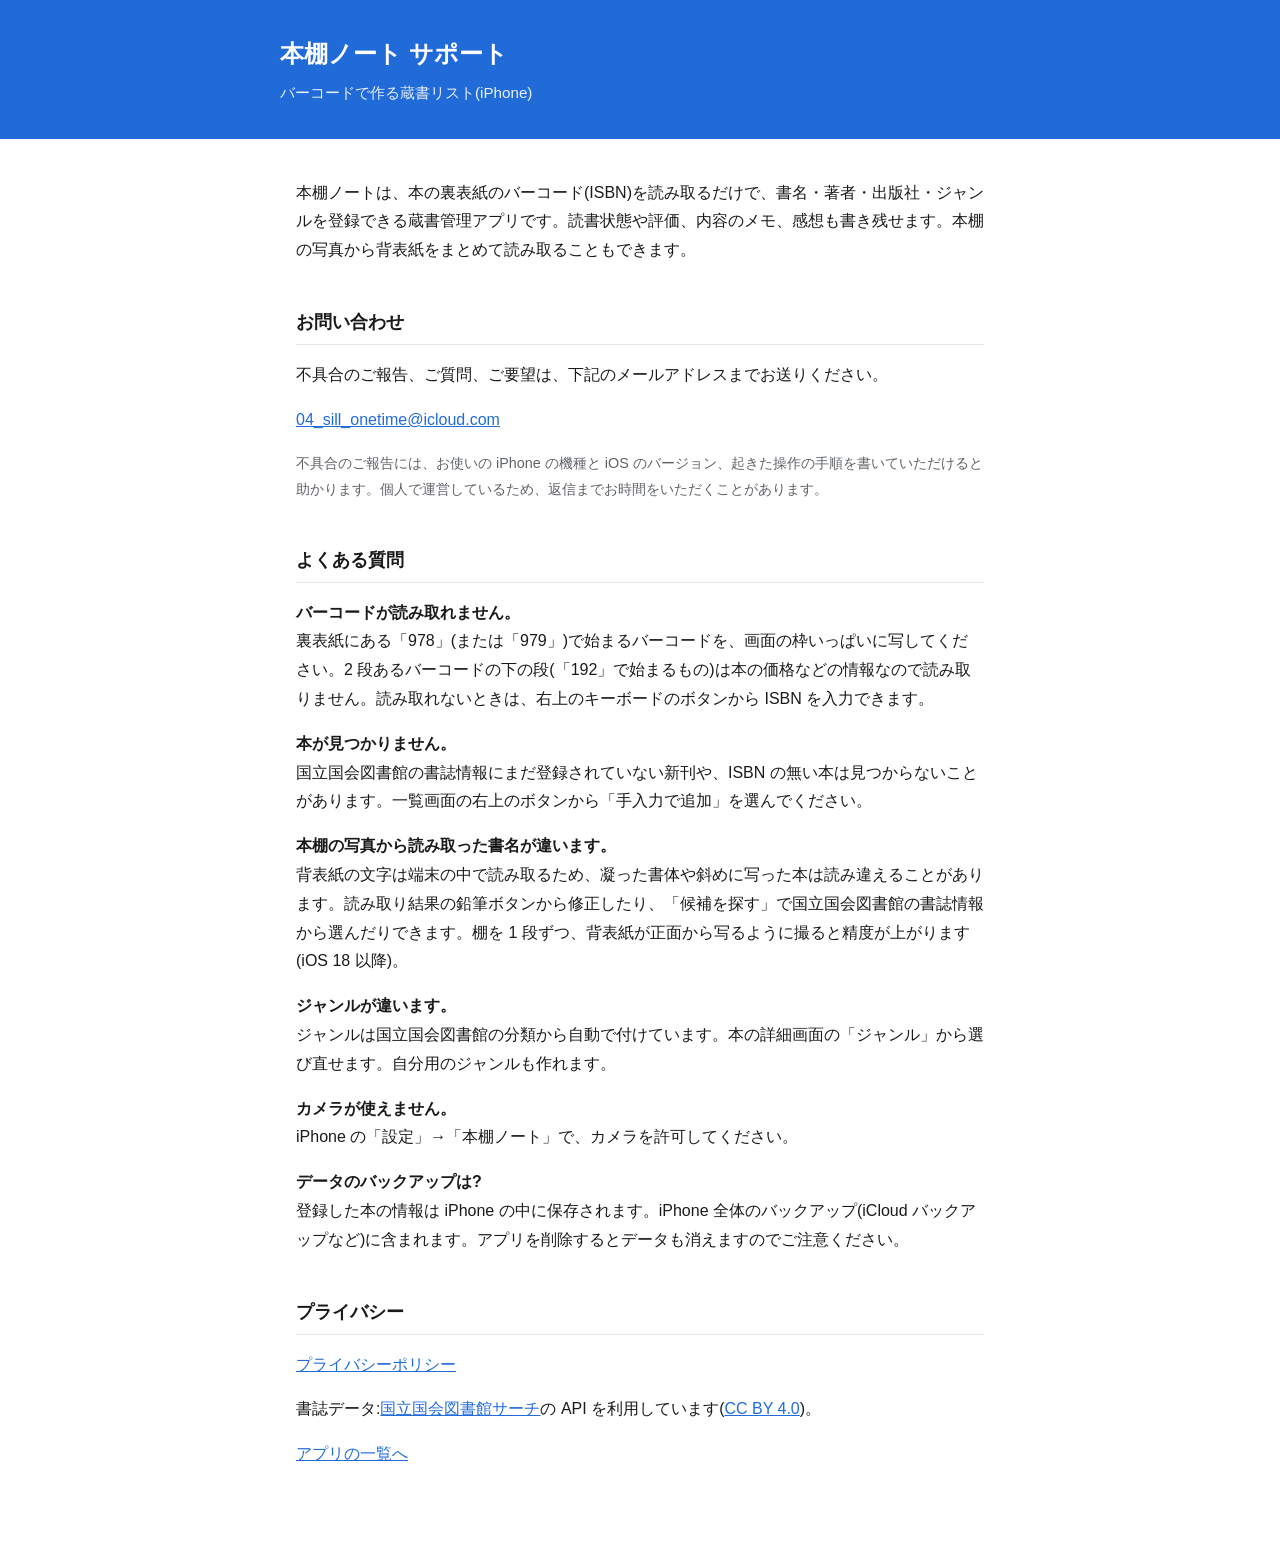
==== bookshelf/index.html @ 55f8b41a "本棚ノートのサポートページとプライバシーポリシーを追加 Co-Authored-By: Claude Opus 5.5 <noreply@anthropic.com>" ====
<!doctype html>
<html lang="ja">
<head>
<meta charset="utf-8">
<meta name="viewport" content="width=device-width, initial-scale=1">
<title>本棚ノート サポート</title>
<meta name="description" content="iPhone アプリ 本棚ノートのサポートページです。">
<link rel="stylesheet" href="/style.css">
</head>
<body>
<header><div class="inner">
  <h1>本棚ノート サポート</h1>
  <p>バーコードで作る蔵書リスト(iPhone)</p>
</div></header>
<main>
  <p>本棚ノートは、本の裏表紙のバーコード(ISBN)を読み取るだけで、書名・著者・出版社・ジャンルを登録できる蔵書管理アプリです。読書状態や評価、内容のメモ、感想も書き残せます。本棚の写真から背表紙をまとめて読み取ることもできます。</p>

  <h2>お問い合わせ</h2>
  <p>不具合のご報告、ご質問、ご要望は、下記のメールアドレスまでお送りください。</p>
  <p><a href="mailto:04_sill_onetime@icloud.com?subject=%E6%9C%AC%E6%A3%9A%E3%83%8E%E3%83%BC%E3%83%88%E3%81%AB%E3%81%A4%E3%81%84%E3%81%A6">04_sill_onetime@icloud.com</a></p>
  <p class="note">不具合のご報告には、お使いの iPhone の機種と iOS のバージョン、起きた操作の手順を書いていただけると助かります。個人で運営しているため、返信までお時間をいただくことがあります。</p>

  <h2>よくある質問</h2>
  <p><strong>バーコードが読み取れません。</strong><br>
  裏表紙にある「978」(または「979」)で始まるバーコードを、画面の枠いっぱいに写してください。2 段あるバーコードの下の段(「192」で始まるもの)は本の価格などの情報なので読み取りません。読み取れないときは、右上のキーボードのボタンから ISBN を入力できます。</p>
  <p><strong>本が見つかりません。</strong><br>
  国立国会図書館の書誌情報にまだ登録されていない新刊や、ISBN の無い本は見つからないことがあります。一覧画面の右上のボタンから「手入力で追加」を選んでください。</p>
  <p><strong>本棚の写真から読み取った書名が違います。</strong><br>
  背表紙の文字は端末の中で読み取るため、凝った書体や斜めに写った本は読み違えることがあります。読み取り結果の鉛筆ボタンから修正したり、「候補を探す」で国立国会図書館の書誌情報から選んだりできます。棚を 1 段ずつ、背表紙が正面から写るように撮ると精度が上がります(iOS 18 以降)。</p>
  <p><strong>ジャンルが違います。</strong><br>
  ジャンルは国立国会図書館の分類から自動で付けています。本の詳細画面の「ジャンル」から選び直せます。自分用のジャンルも作れます。</p>
  <p><strong>カメラが使えません。</strong><br>
  iPhone の「設定」→「本棚ノート」で、カメラを許可してください。</p>
  <p><strong>データのバックアップは?</strong><br>
  登録した本の情報は iPhone の中に保存されます。iPhone 全体のバックアップ(iCloud バックアップなど)に含まれます。アプリを削除するとデータも消えますのでご注意ください。</p>

  <h2>プライバシー</h2>
  <p><a href="/bookshelf/privacy.html">プライバシーポリシー</a></p>
  <p>書誌データ:<a href="https://ndlsearch.ndl.go.jp/">国立国会図書館サーチ</a>の API を利用しています(<a href="https://creativecommons.org/licenses/by/4.0/legalcode.ja">CC BY 4.0</a>)。</p>
  <p><a href="/">アプリの一覧へ</a></p>
</main>
</body>
</html>
---- style.css ----
:root {
  --brand: #216bd9;
  --text: #1a1a1a;
  --muted: #5f6368;
  --bg: #ffffff;
  --line: #e2e5ea;
}
* { box-sizing: border-box; }
body {
  margin: 0;
  background: var(--bg);
  color: var(--text);
  font-family: -apple-system, BlinkMacSystemFont, "Hiragino Sans", "Noto Sans JP", sans-serif;
  line-height: 1.8;
}
header { background: var(--brand); color: #fff; padding: 32px 16px; }
header .inner, main { max-width: 720px; margin: 0 auto; }
header h1 { margin: 0; font-size: 1.5rem; }
header p { margin: 4px 0 0; opacity: 0.9; font-size: 0.95rem; }
main { padding: 24px 16px 64px; }
h2 { font-size: 1.15rem; margin: 2.2em 0 0.6em; padding-bottom: 0.3em; border-bottom: 1px solid var(--line); }
a { color: var(--brand); }
ul { padding-left: 1.3em; }
.note { color: var(--muted); font-size: 0.9rem; }
nav { margin-top: 2.5em; padding-top: 1em; border-top: 1px solid var(--line); font-size: 0.95rem; }
nav a { margin-right: 1.2em; }
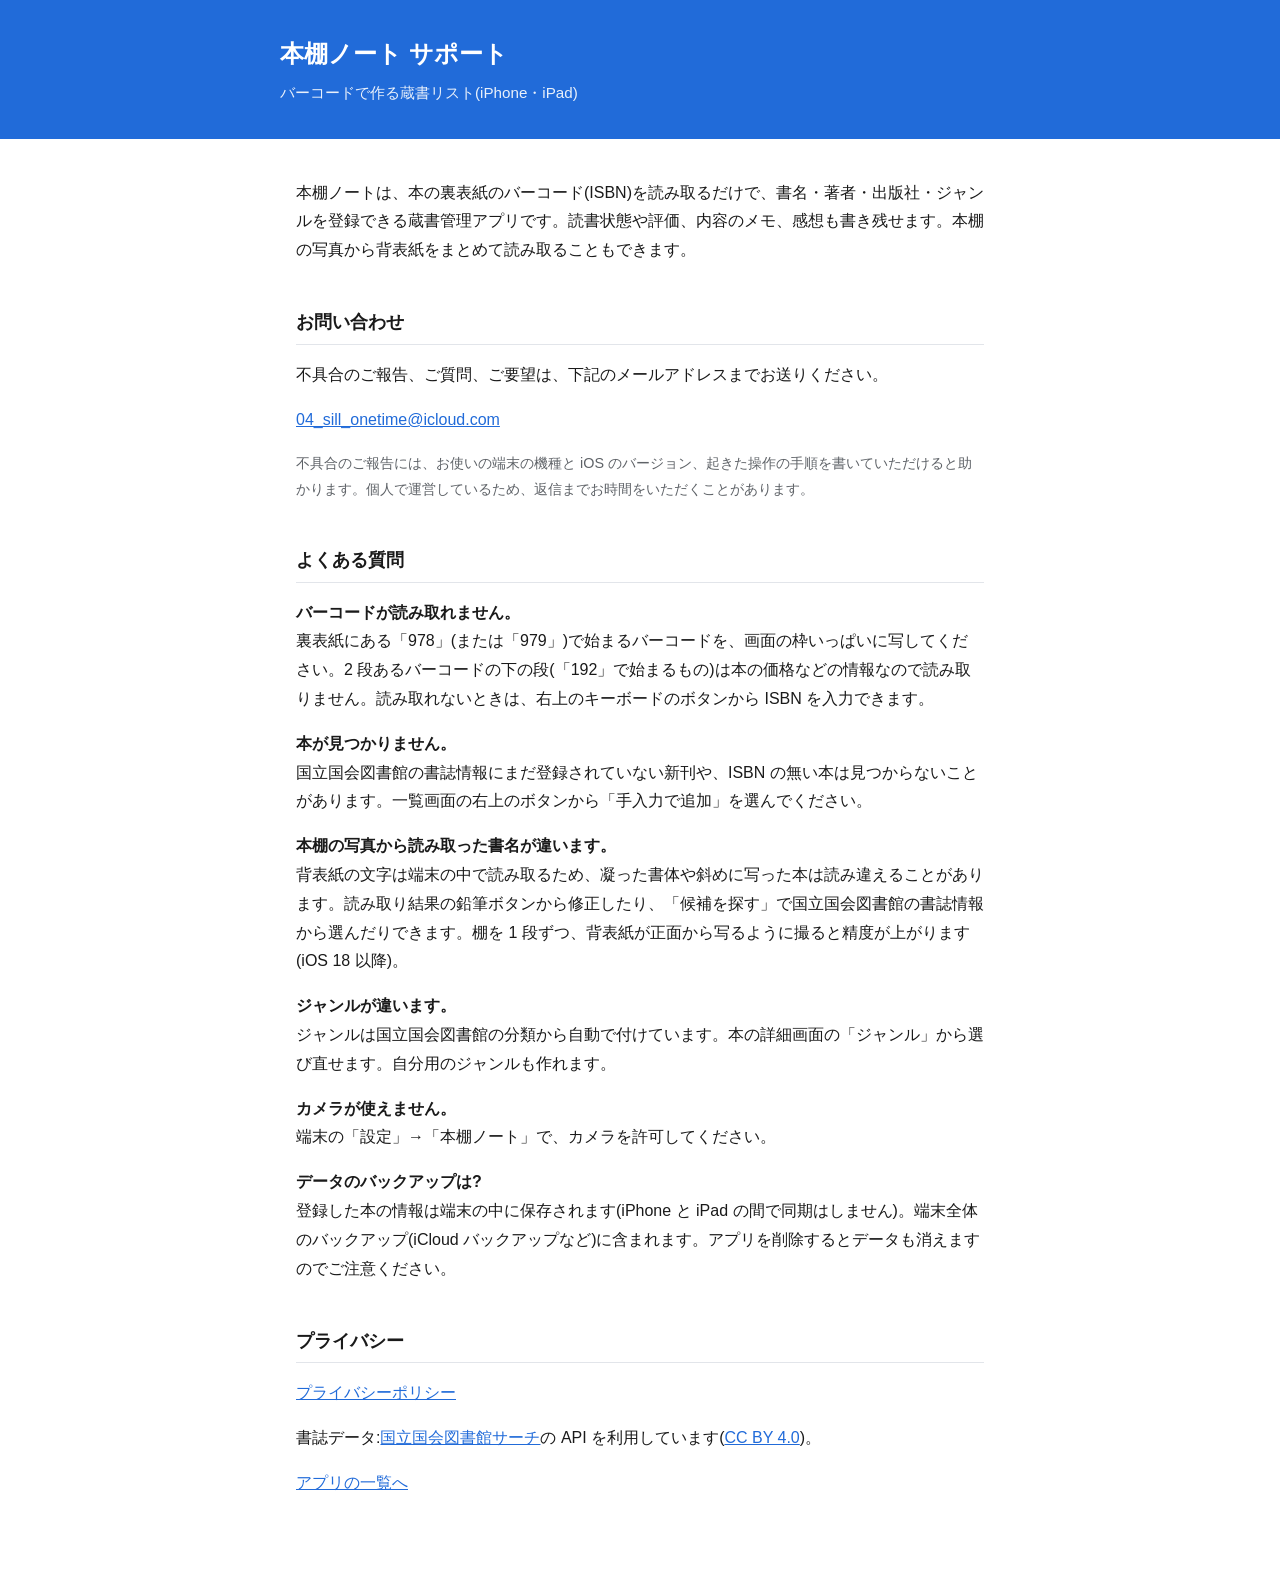
==== commit 3667702a: "本棚ノートのサポートページを iPad 対応に更新 Co-Authored-By: Claude Opus 5.5 <noreply@anthropic.com>" ====
--- a/bookshelf/index.html
+++ b/bookshelf/index.html
@@ -4,13 +4,13 @@
 <meta charset="utf-8">
 <meta name="viewport" content="width=device-width, initial-scale=1">
 <title>本棚ノート サポート</title>
-<meta name="description" content="iPhone アプリ 本棚ノートのサポートページです。">
+<meta name="description" content="iPhone・iPad アプリ 本棚ノートのサポートページです。">
 <link rel="stylesheet" href="/style.css">
 </head>
 <body>
 <header><div class="inner">
   <h1>本棚ノート サポート</h1>
-  <p>バーコードで作る蔵書リスト(iPhone)</p>
+  <p>バーコードで作る蔵書リスト(iPhone・iPad)</p>
 </div></header>
 <main>
   <p>本棚ノートは、本の裏表紙のバーコード(ISBN)を読み取るだけで、書名・著者・出版社・ジャンルを登録できる蔵書管理アプリです。読書状態や評価、内容のメモ、感想も書き残せます。本棚の写真から背表紙をまとめて読み取ることもできます。</p>
@@ -18,7 +18,7 @@
   <h2>お問い合わせ</h2>
   <p>不具合のご報告、ご質問、ご要望は、下記のメールアドレスまでお送りください。</p>
   <p><a href="mailto:04_sill_onetime@icloud.com?subject=%E6%9C%AC%E6%A3%9A%E3%83%8E%E3%83%BC%E3%83%88%E3%81%AB%E3%81%A4%E3%81%84%E3%81%A6">04_sill_onetime@icloud.com</a></p>
-  <p class="note">不具合のご報告には、お使いの iPhone の機種と iOS のバージョン、起きた操作の手順を書いていただけると助かります。個人で運営しているため、返信までお時間をいただくことがあります。</p>
+  <p class="note">不具合のご報告には、お使いの端末の機種と iOS のバージョン、起きた操作の手順を書いていただけると助かります。個人で運営しているため、返信までお時間をいただくことがあります。</p>
 
   <h2>よくある質問</h2>
   <p><strong>バーコードが読み取れません。</strong><br>
@@ -30,9 +30,9 @@
   <p><strong>ジャンルが違います。</strong><br>
   ジャンルは国立国会図書館の分類から自動で付けています。本の詳細画面の「ジャンル」から選び直せます。自分用のジャンルも作れます。</p>
   <p><strong>カメラが使えません。</strong><br>
-  iPhone の「設定」→「本棚ノート」で、カメラを許可してください。</p>
+  端末の「設定」→「本棚ノート」で、カメラを許可してください。</p>
   <p><strong>データのバックアップは?</strong><br>
-  登録した本の情報は iPhone の中に保存されます。iPhone 全体のバックアップ(iCloud バックアップなど)に含まれます。アプリを削除するとデータも消えますのでご注意ください。</p>
+  登録した本の情報は端末の中に保存されます(iPhone と iPad の間で同期はしません)。端末全体のバックアップ(iCloud バックアップなど)に含まれます。アプリを削除するとデータも消えますのでご注意ください。</p>
 
   <h2>プライバシー</h2>
   <p><a href="/bookshelf/privacy.html">プライバシーポリシー</a></p>
